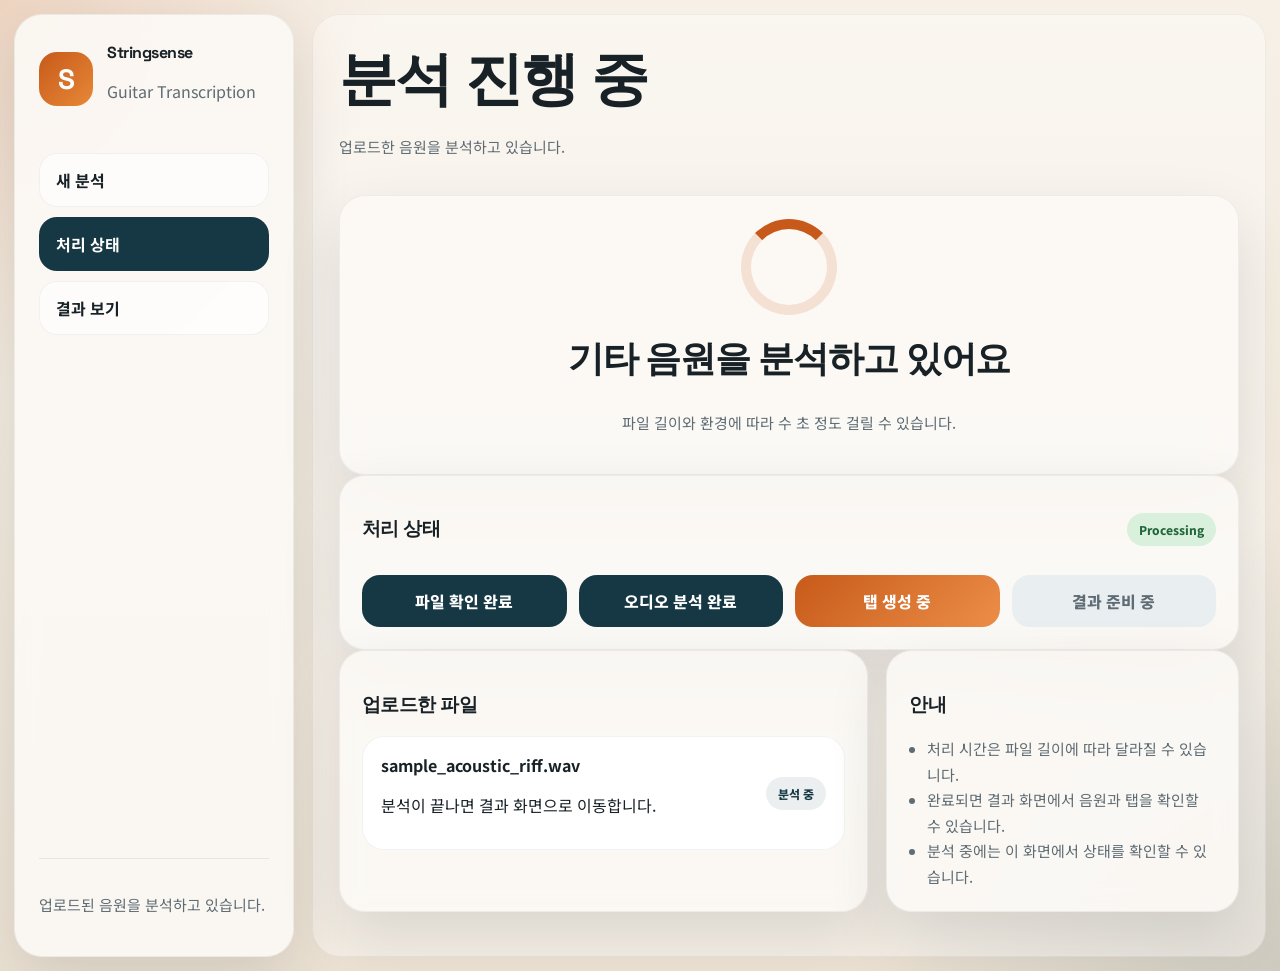
==== frontend/processing.html @ de2623a5 "feat: front" ====
<!DOCTYPE html>
<html lang="ko">
<head>
  <meta charset="UTF-8">
  <meta name="viewport" content="width=device-width, initial-scale=1.0">
  <title>Stringsense | 처리 상태</title>
  <link rel="preconnect" href="https://fonts.googleapis.com">
  <link rel="preconnect" href="https://fonts.gstatic.com" crossorigin>
  <link href="https://fonts.googleapis.com/css2?family=Noto+Sans+KR:wght@400;500;700;800&family=Space+Grotesk:wght@500;700&display=swap" rel="stylesheet">
  <link rel="stylesheet" href="./styles.css">
</head>
<body class="app-body">
  <div class="shell">
    <aside class="sidebar">
      <div>
        <div class="logo">
          <span class="logo__mark">S</span>
          <div>
            <strong>Stringsense</strong>
            <p>Guitar Transcription</p>
          </div>
        </div>
        <nav class="nav">
          <a class="nav__item" href="./index.html">새 분석</a>
          <a class="nav__item nav__item--active" href="./processing.html">처리 상태</a>
          <a class="nav__item" href="./result.html">결과 보기</a>
        </nav>
      </div>
      <div class="sidebar__foot">
        <p class="mini-copy">업로드된 음원을 분석하고 있습니다.</p>
      </div>
    </aside>

    <main class="content">
      <header class="content__header">
        <div>
          <h1>분석 진행 중</h1>
          <p class="body-copy">업로드한 음원을 분석하고 있습니다.</p>
        </div>
      </header>

      <section class="card processing-card">
        <div class="processing-card__ring"></div>
        <h2>기타 음원을 분석하고 있어요</h2>
        <p class="body-copy">파일 길이와 환경에 따라 수 초 정도 걸릴 수 있습니다.</p>
      </section>

      <section class="card">
        <div class="result-head">
          <div>
            <h3>처리 상태</h3>
          </div>
          <span class="status-chip">Processing</span>
        </div>
        <div class="progress">
          <div class="progress__item progress__item--done">파일 확인 완료</div>
          <div class="progress__item progress__item--done">오디오 분석 완료</div>
          <div class="progress__item progress__item--active">탭 생성 중</div>
          <div class="progress__item">결과 준비 중</div>
        </div>
      </section>

      <section class="grid grid--result">
        <article class="card">
          <h3>업로드한 파일</h3>
          <div class="result-file">
            <div>
              <strong>sample_acoustic_riff.wav</strong>
              <p>분석이 끝나면 결과 화면으로 이동합니다.</p>
            </div>
            <span class="soft-pill">분석 중</span>
          </div>
        </article>
        <article class="card">
          <h3>안내</h3>
          <ul class="feature-points">
            <li>처리 시간은 파일 길이에 따라 달라질 수 있습니다.</li>
            <li>완료되면 결과 화면에서 음원과 탭을 확인할 수 있습니다.</li>
            <li>분석 중에는 이 화면에서 상태를 확인할 수 있습니다.</li>
          </ul>
        </article>
      </section>
    </main>
  </div>
  <script src="./app.js"></script>
</body>
</html>
---- frontend/styles.css ----
:root {
  --bg: #efe7db;
  --panel: #fcfaf6;
  --panel-strong: #fffdfb;
  --ink: #172126;
  --muted: #5f6c74;
  --line: #ddd2c5;
  --accent: #c75a1a;
  --accent-2: #f6b36d;
  --deep: #163844;
  --deep-soft: #dcebed;
  --ok: #d9f0dd;
  --ok-ink: #216639;
  --shadow: 0 24px 60px rgba(23, 33, 38, 0.12);
}

* {
  box-sizing: border-box;
}

body {
  margin: 0;
  color: var(--ink);
  font-family: "Noto Sans KR", sans-serif;
}

.app-body {
  min-height: 100vh;
  background:
    radial-gradient(circle at top left, rgba(199, 90, 26, 0.18), transparent 24%),
    radial-gradient(circle at bottom right, rgba(22, 56, 68, 0.14), transparent 28%),
    linear-gradient(180deg, #f6f0e7 0%, #ece2d3 100%);
}

.shell {
  width: min(1440px, calc(100% - 28px));
  min-height: calc(100vh - 28px);
  margin: 14px auto;
  display: grid;
  grid-template-columns: 280px 1fr;
  gap: 18px;
}

.sidebar,
.card,
.hero-panel,
.stats-card,
.shell-preview,
.audio-player {
  background: rgba(252, 250, 246, 0.88);
  backdrop-filter: blur(12px);
  box-shadow: var(--shadow);
}

.sidebar {
  border-radius: 28px;
  padding: 24px;
  display: flex;
  flex-direction: column;
  justify-content: space-between;
  border: 1px solid rgba(23, 33, 38, 0.06);
}

.logo {
  display: flex;
  align-items: center;
  gap: 14px;
  margin-bottom: 34px;
}

.logo__mark {
  width: 54px;
  height: 54px;
  border-radius: 18px;
  display: inline-flex;
  align-items: center;
  justify-content: center;
  background: linear-gradient(135deg, var(--accent), #e78837);
  color: white;
  font-family: "Space Grotesk", sans-serif;
  font-size: 28px;
  font-weight: 700;
}

.logo strong,
.content h1,
.hero-panel h2,
.card h3,
.metric strong,
.stats-card strong,
.section-tab {
  font-family: "Space Grotesk", sans-serif;
  letter-spacing: -0.03em;
}

.logo p,
.mini-copy,
.body-copy,
.feature-points li,
.note-box p,
.hero-panel p,
.tab-meta li,
.audio-player p,
.table-list li,
.event-list li,
.mapping-table td {
  color: var(--muted);
}

.nav {
  display: grid;
  gap: 10px;
}

.nav__item {
  padding: 14px 16px;
  border-radius: 18px;
  color: var(--ink);
  text-decoration: none;
  font-weight: 700;
  background: rgba(255, 255, 255, 0.65);
  border: 1px solid rgba(23, 33, 38, 0.05);
}

.nav__item--active {
  background: var(--deep);
  color: white;
}

.sidebar__foot {
  padding-top: 18px;
  border-top: 1px solid rgba(23, 33, 38, 0.08);
}

.mini-label {
  margin: 0 0 8px;
  font-size: 12px;
  letter-spacing: 0.12em;
  text-transform: uppercase;
  color: var(--accent);
  font-weight: 800;
}

.mini-copy,
.body-copy,
.feature-points,
.table-list,
.event-list,
.mapping-table {
  font-size: 15px;
  line-height: 1.7;
}

.content {
  border-radius: 28px;
  padding: 26px;
  background: rgba(255, 253, 251, 0.45);
  border: 1px solid rgba(23, 33, 38, 0.05);
}

.content__header,
.card__head,
.result-head,
.tab-toolbar {
  display: flex;
  align-items: center;
  justify-content: space-between;
  gap: 16px;
}

.content__header {
  margin-bottom: 20px;
}

.content h1 {
  margin: 0;
  font-size: clamp(36px, 5vw, 58px);
}

.back-link {
  display: inline-flex;
  margin-bottom: 14px;
  color: var(--deep);
  text-decoration: none;
  font-weight: 700;
}

.button {
  border: 0;
  border-radius: 999px;
  padding: 12px 18px;
  font-weight: 700;
  font-size: 14px;
  text-decoration: none;
  display: inline-flex;
  align-items: center;
  justify-content: center;
  cursor: pointer;
  transition: transform 160ms ease;
}

.button:hover {
  transform: translateY(-1px);
}

.button--primary {
  background: var(--accent);
  color: white;
}

.button--dark {
  background: var(--deep);
  color: white;
}

.button--ghost {
  background: white;
  color: var(--deep);
  border: 1px solid rgba(22, 56, 68, 0.15);
}

.button--wide {
  width: 100%;
}

.badge,
.soft-pill,
.status-chip {
  display: inline-flex;
  align-items: center;
  justify-content: center;
  border-radius: 999px;
  font-size: 12px;
  font-weight: 800;
}

.badge {
  padding: 8px 12px;
  background: rgba(199, 90, 26, 0.12);
  color: var(--accent);
}

.soft-pill {
  padding: 8px 12px;
  background: rgba(22, 56, 68, 0.08);
  color: var(--deep);
}

.status-chip {
  padding: 8px 12px;
  background: var(--ok);
  color: var(--ok-ink);
}

.hero-panel {
  border-radius: 28px;
  padding: 28px;
  display: grid;
  grid-template-columns: 1.3fr 0.7fr;
  gap: 18px;
  margin-bottom: 18px;
}

.hero-panel h2 {
  margin: 12px 0;
  font-size: clamp(28px, 4vw, 44px);
  line-height: 1.05;
}

.hero-panel__chips {
  display: flex;
  flex-wrap: wrap;
  gap: 10px;
  margin-top: 18px;
}

.hero-panel__chips span {
  padding: 10px 14px;
  border-radius: 999px;
  background: white;
  border: 1px solid rgba(23, 33, 38, 0.06);
  font-weight: 700;
}

.stats-card {
  border-radius: 24px;
  padding: 22px;
}

.stats-card__grid,
.metrics,
.grid--three,
.grid--result,
.grid--tab {
  display: grid;
  gap: 16px;
}

.stats-card__grid {
  grid-template-columns: repeat(2, 1fr);
  margin-top: 12px;
}

.stats-card strong {
  display: block;
  font-size: 26px;
}

.stats-card span {
  color: var(--muted);
  font-size: 13px;
}

.grid {
  display: grid;
  gap: 18px;
  margin-bottom: 18px;
}

.grid--upload {
  grid-template-columns: 1.1fr 0.9fr;
}

.grid--three {
  grid-template-columns: repeat(3, 1fr);
}

.grid--result {
  grid-template-columns: 1.2fr 0.8fr;
}

.grid--tab {
  grid-template-columns: 1.1fr 0.9fr;
}

.card {
  border-radius: 26px;
  padding: 22px;
  border: 1px solid rgba(23, 33, 38, 0.06);
}

.upload-card-real {
  min-height: 440px;
}

.dropzone-real {
  display: grid;
  place-items: center;
  text-align: center;
  min-height: 250px;
  margin: 18px 0;
  border-radius: 24px;
  border: 2px dashed rgba(199, 90, 26, 0.38);
  background:
    radial-gradient(circle at top, rgba(246, 179, 109, 0.26), transparent 36%),
    #fffaf4;
  cursor: pointer;
}

.dropzone-real__icon {
  width: 64px;
  height: 64px;
  border-radius: 18px;
  background: linear-gradient(135deg, var(--accent), #ee8d42);
  color: white;
  font-size: 38px;
  line-height: 64px;
  margin-bottom: 12px;
}

.file-row,
.action-row,
.audio-list li,
.metric,
.result-file,
.tab-toolbar__group {
  display: flex;
  align-items: center;
  justify-content: space-between;
  gap: 12px;
}

.action-stack {
  display: grid;
  gap: 12px;
}

.file-row,
.result-file,
.audio-player,
.note-box,
.tab-ascii,
.mapping-block,
.table-wrap {
  border-radius: 22px;
  background: white;
  border: 1px solid rgba(23, 33, 38, 0.06);
}

.file-row,
.result-file,
.audio-player,
.note-box,
.mapping-block {
  padding: 16px 18px;
}

.feature-points,
.table-list,
.event-list {
  margin: 0;
  padding-left: 18px;
}

.note-box {
  margin-top: 18px;
}

.note-box strong,
.section-tab,
.metric strong {
  display: block;
}

.metrics {
  grid-template-columns: repeat(4, 1fr);
}

.metric {
  padding: 16px 18px;
  border-radius: 22px;
  background: rgba(255, 255, 255, 0.85);
  border: 1px solid rgba(23, 33, 38, 0.06);
}

.metric strong {
  font-size: 28px;
}

.metric span {
  color: var(--muted);
  font-size: 13px;
}

.progress {
  display: grid;
  grid-template-columns: repeat(4, 1fr);
  gap: 12px;
  margin-top: 14px;
}

.progress__item {
  padding: 14px;
  border-radius: 18px;
  text-align: center;
  background: #e9eef0;
  color: var(--muted);
  font-weight: 800;
}

.progress__item--done {
  background: var(--deep);
  color: white;
}

.progress__item--active {
  background: linear-gradient(135deg, var(--accent), #ec8e48);
  color: white;
}

.audio-list {
  list-style: none;
  padding: 0;
  margin: 0;
  display: grid;
  gap: 12px;
}

.audio-player {
  display: grid;
  gap: 14px;
}

.audio-bar {
  display: grid;
  gap: 8px;
}

.audio-bar__track {
  height: 10px;
  border-radius: 999px;
  background: #e8edef;
  overflow: hidden;
}

.audio-bar__track span {
  display: block;
  height: 100%;
  border-radius: 999px;
  background: linear-gradient(90deg, var(--accent), #ef9551);
}

.audio-bar__time {
  display: flex;
  justify-content: space-between;
  font-size: 13px;
  color: var(--muted);
}

.result-file + .result-file,
.audio-player + .audio-player {
  margin-top: 12px;
}

.tab-ascii {
  padding: 22px;
  background: #132129;
  color: #f5f7f9;
  overflow: auto;
}

.tab-ascii pre {
  margin: 0;
  font-family: "Space Grotesk", monospace;
  font-size: 16px;
  line-height: 2;
}

.tab-meta {
  margin: 16px 0 0;
  padding-left: 18px;
}

.section-tab {
  margin-bottom: 14px;
  font-size: 24px;
}

.mapping-table {
  width: 100%;
  border-collapse: collapse;
}

.mapping-table th,
.mapping-table td {
  padding: 10px 12px;
  border-bottom: 1px solid rgba(23, 33, 38, 0.08);
  text-align: left;
}

.mapping-table th {
  color: var(--ink);
}

.table-wrap {
  overflow: hidden;
}

.shell-preview {
  border-radius: 28px;
  padding: 24px;
  min-height: 100%;
}

.retry-card {
  display: flex;
  align-items: center;
  justify-content: space-between;
  gap: 16px;
}

.processing-card {
  display: grid;
  place-items: center;
  text-align: center;
  min-height: 280px;
}

.processing-card h2 {
  margin: 18px 0 8px;
  font-family: "Space Grotesk", sans-serif;
  font-size: 36px;
  letter-spacing: -0.03em;
}

.processing-card__ring {
  width: 96px;
  height: 96px;
  border-radius: 50%;
  border: 10px solid rgba(199, 90, 26, 0.15);
  border-top-color: var(--accent);
  animation: spin 1.2s linear infinite;
}

@keyframes spin {
  to {
    transform: rotate(360deg);
  }
}

@media (max-width: 1100px) {
  .shell,
  .grid--upload,
  .grid--result,
  .grid--tab,
  .hero-panel {
    grid-template-columns: 1fr;
  }

  .grid--three,
  .metrics,
  .progress {
    grid-template-columns: repeat(2, 1fr);
  }
}

@media (max-width: 720px) {
  .shell {
    width: min(100% - 16px, 1440px);
    margin: 8px auto;
    grid-template-columns: 1fr;
  }

  .sidebar,
  .content {
    border-radius: 24px;
  }

  .grid--three,
  .metrics,
  .progress,
  .stats-card__grid {
    grid-template-columns: 1fr;
  }

  .content {
    padding: 18px;
  }

  .content__header,
  .card__head,
  .result-head,
  .tab-toolbar,
  .action-row,
  .file-row,
  .retry-card {
    flex-direction: column;
    align-items: flex-start;
  }
}
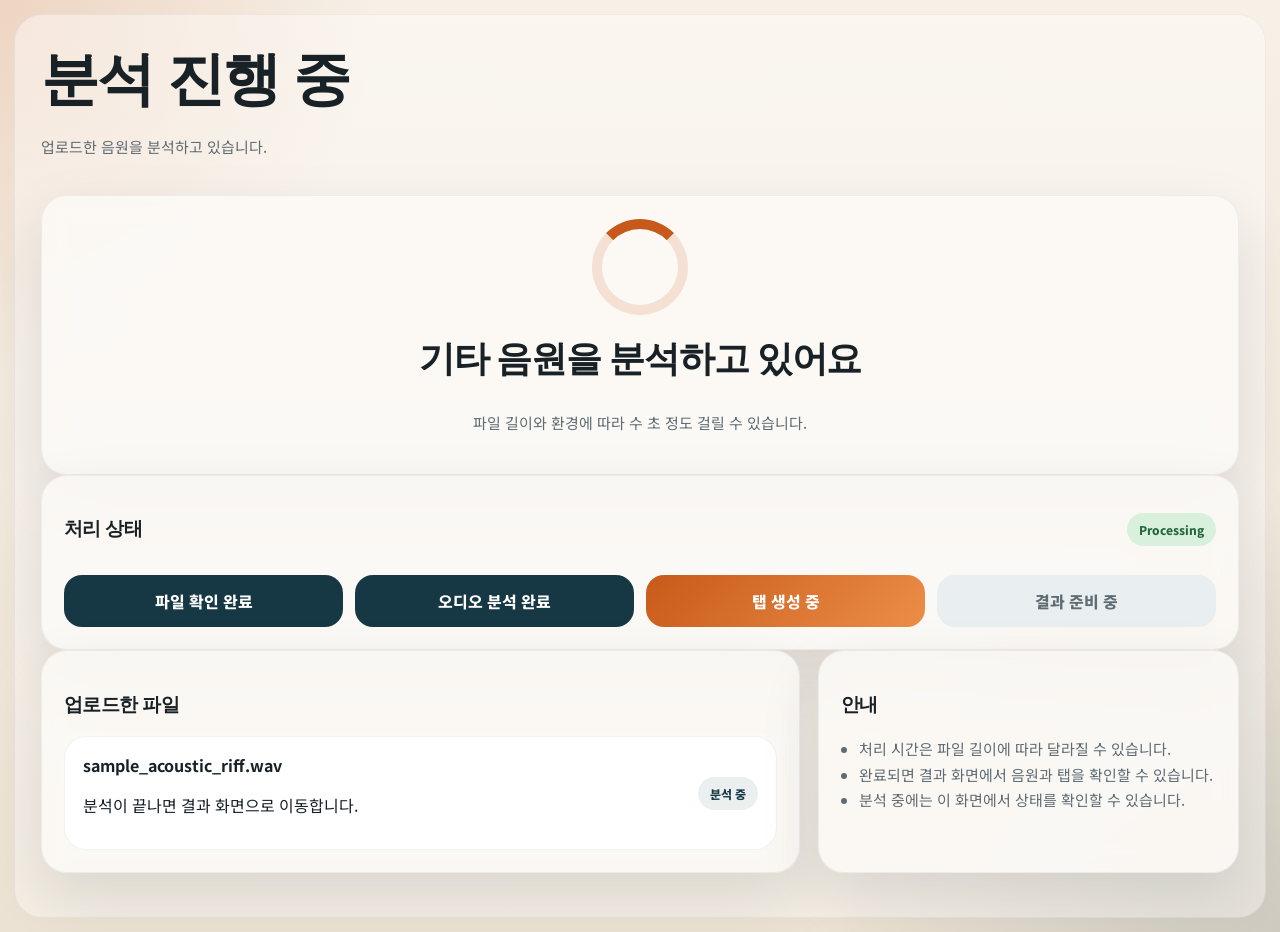
==== commit 8665c57a: "feat: simplify web layout and load bundled guitar sample" ====
--- a/frontend/processing.html
+++ b/frontend/processing.html
@@ -11,27 +11,7 @@
 </head>
 <body class="app-body">
   <div class="shell">
-    <aside class="sidebar">
-      <div>
-        <div class="logo">
-          <span class="logo__mark">S</span>
-          <div>
-            <strong>Stringsense</strong>
-            <p>Guitar Transcription</p>
-          </div>
-        </div>
-        <nav class="nav">
-          <a class="nav__item" href="./index.html">새 분석</a>
-          <a class="nav__item nav__item--active" href="./processing.html">처리 상태</a>
-          <a class="nav__item" href="./result.html">결과 보기</a>
-        </nav>
-      </div>
-      <div class="sidebar__foot">
-        <p class="mini-copy">업로드된 음원을 분석하고 있습니다.</p>
-      </div>
-    </aside>
-
-    <main class="content">
+<main class="content">
       <header class="content__header">
         <div>
           <h1>분석 진행 중</h1>
--- a/frontend/styles.css
+++ b/frontend/styles.css
@@ -37,7 +37,7 @@
   min-height: calc(100vh - 28px);
   margin: 14px auto;
   display: grid;
-  grid-template-columns: 280px 1fr;
+  grid-template-columns: minmax(0, 1fr);
   gap: 18px;
 }
 
@@ -152,6 +152,7 @@
 }
 
 .content {
+  min-width: 0;
   border-radius: 28px;
   padding: 26px;
   background: rgba(255, 253, 251, 0.45);
@@ -203,6 +204,13 @@
   transform: translateY(-1px);
 }
 
+.button--disabled,
+.button[aria-disabled="true"] {
+  opacity: 0.55;
+  pointer-events: none;
+  cursor: not-allowed;
+}
+
 .button--primary {
   background: var(--accent);
   color: white;
@@ -313,6 +321,8 @@
 
 .grid {
   display: grid;
+  min-width: 0;
+  align-content: start;
   gap: 18px;
   margin-bottom: 18px;
 }
@@ -326,11 +336,34 @@
 }
 
 .grid--result {
-  grid-template-columns: 1.2fr 0.8fr;
+  grid-template-columns: minmax(0, 1.8fr) minmax(280px, 1fr);
 }
 
 .grid--tab {
-  grid-template-columns: 1.1fr 0.9fr;
+  grid-template-columns: minmax(0, 1.1fr) minmax(0, 0.9fr);
+}
+
+.grid > *,
+.shell-preview > *,
+.content__header > * {
+  min-width: 0;
+}
+
+.grid--tab > .card:first-child {
+  grid-column: 1 / -1;
+}
+
+.tab-toolbar__group {
+  flex-wrap: wrap;
+}
+
+.result-file {
+  flex-wrap: wrap;
+}
+
+.result-file > div {
+  min-width: 0;
+  overflow-wrap: anywhere;
 }
 
 .card {
@@ -513,6 +546,8 @@
 }
 
 .tab-ascii {
+  min-width: 0;
+  max-width: 100%;
   padding: 22px;
   background: #132129;
   color: #f5f7f9;
@@ -521,7 +556,7 @@
 
 .tab-ascii pre {
   margin: 0;
-  font-family: "Space Grotesk", monospace;
+  font-family: Consolas, "Courier New", monospace;
   font-size: 16px;
   line-height: 2;
 }
@@ -567,6 +602,10 @@
   align-items: center;
   justify-content: space-between;
   gap: 16px;
+}
+
+.hidden {
+  display: none !important;
 }
 
 .processing-card {
@@ -648,3 +687,11 @@
     align-items: flex-start;
   }
 }
+.pdf-preview {
+  display: block;
+  width: 100%;
+  height: 680px;
+  border: 1px solid #ddd;
+  margin: 16px 0;
+  background: white;
+}
